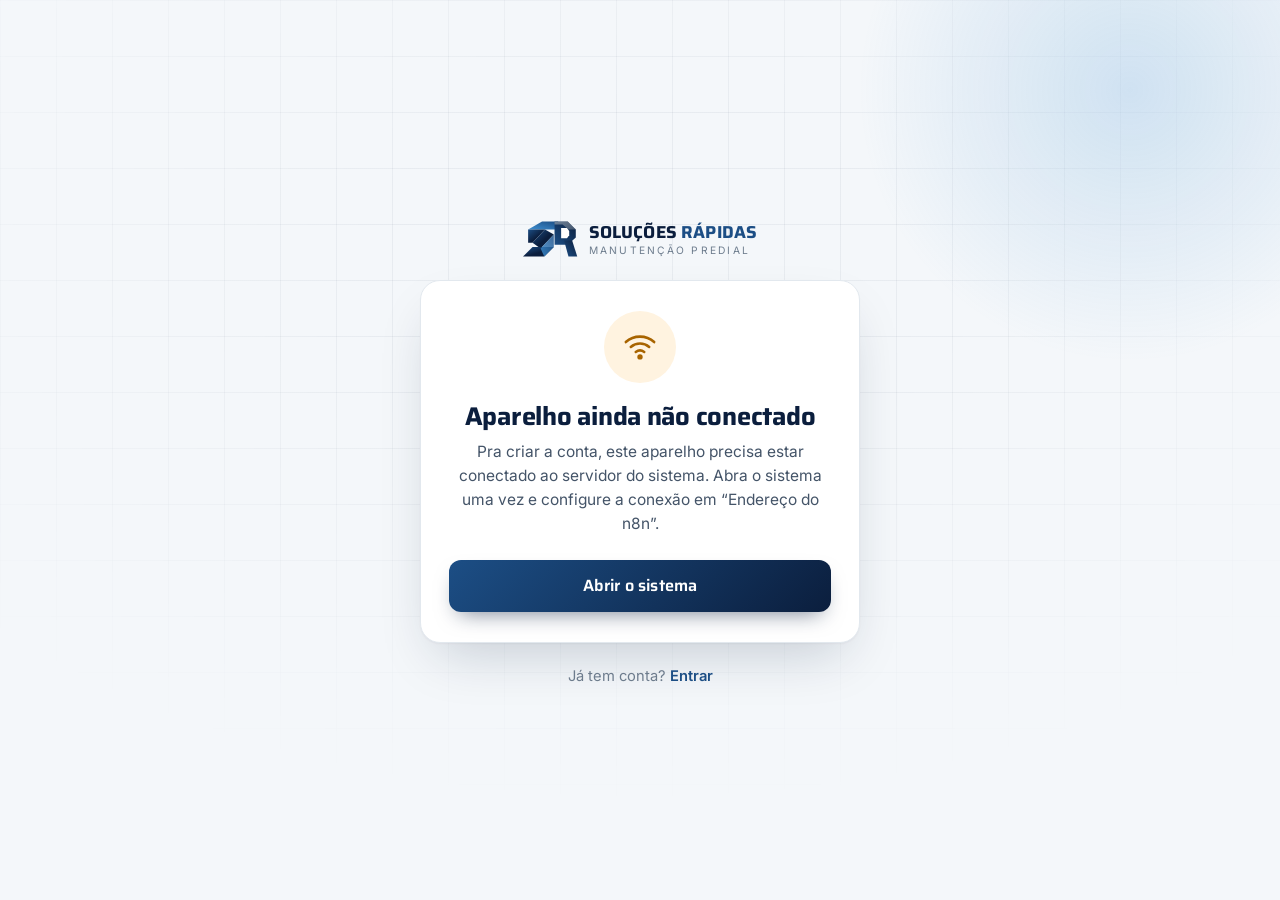
==== conta.html @ 0086846b "Criar conta por convite, com primeira conta virando Dono Tela conta.html (e-mail, codigo por e-mail," ====
<!DOCTYPE html>
<html lang="pt-BR">
<head>
  <meta charset="UTF-8" />
  <meta name="viewport" content="width=device-width, initial-scale=1" />
  <title>Criar conta — Soluções Rápidas</title>
  <meta name="robots" content="noindex, nofollow" />
  <meta name="theme-color" content="#f4f7fa" />
  <link rel="icon" href="icons/favicon.png" />
  <link rel="apple-touch-icon" href="icons/icon-192.png" />

  <link rel="preconnect" href="https://fonts.googleapis.com" />
  <link rel="preconnect" href="https://fonts.gstatic.com" crossorigin />
  <link href="https://fonts.googleapis.com/css2?family=Saira:wght@600;700&family=Inter:wght@400;500;600&display=swap" rel="stylesheet" />

  <link rel="stylesheet" href="conta.css" />
</head>
<body>
  <div class="fundo" aria-hidden="true">
    <div class="fundo-grade"></div>
    <div class="fundo-brilho"></div>
  </div>

  <main class="pagina">
    <a class="marca" href="./" aria-label="Soluções Rápidas — voltar ao site">
      <img class="marca-simbolo" src="imagens/logo.svg" alt="" width="150" height="104" />
      <span class="marca-texto">
        <span class="marca-nome">Soluções <em>Rápidas</em></span>
        <span class="marca-sub">Manutenção predial</span>
      </span>
    </a>

    <section class="cartao">
      <ol class="passos" id="passos" aria-label="Etapas da criação da conta">
        <li class="passo" data-passo="1">
          <span class="passo-bola"><span class="passo-num">1</span><svg class="passo-ok" viewBox="0 0 24 24" aria-hidden="true"><path d="M5 12.5l4.5 4.5L19 7.5" /></svg></span>
          <span class="passo-rotulo">E-mail</span>
        </li>
        <li class="passo" data-passo="2">
          <span class="passo-bola"><span class="passo-num">2</span><svg class="passo-ok" viewBox="0 0 24 24" aria-hidden="true"><path d="M5 12.5l4.5 4.5L19 7.5" /></svg></span>
          <span class="passo-rotulo">Código</span>
        </li>
        <li class="passo" data-passo="3">
          <span class="passo-bola"><span class="passo-num">3</span><svg class="passo-ok" viewBox="0 0 24 24" aria-hidden="true"><path d="M5 12.5l4.5 4.5L19 7.5" /></svg></span>
          <span class="passo-rotulo">Senha</span>
        </li>
      </ol>

      <!-- Etapa 1: e-mail -->
      <form class="etapa" id="etapa-email" novalidate hidden>
        <h1 class="etapa-titulo" tabindex="-1">Crie sua conta</h1>
        <p class="etapa-texto">Comece pelo seu e-mail. Vamos mandar um código pra confirmar que ele é seu.</p>
        <div class="campo">
          <label for="email">E-mail</label>
          <input id="email" type="email" inputmode="email" autocomplete="email" autocapitalize="off" spellcheck="false" placeholder="voce@exemplo.com.br" />
        </div>
        <p class="aviso" role="alert" hidden></p>
        <button class="botao botao-primario" type="submit">Continuar</button>
      </form>

      <!-- Etapa 2: código -->
      <form class="etapa" id="etapa-codigo" novalidate hidden>
        <h1 class="etapa-titulo" tabindex="-1">Confira seu e-mail</h1>
        <p class="etapa-texto">
          Enviamos um código de 6 números para <strong id="email-mostrado"></strong>.
          <button type="button" class="link" id="trocar-email">Trocar e-mail</button>
        </p>
        <div class="otp" id="otp">
          <input id="codigo" class="otp-campo" type="text" inputmode="numeric" autocomplete="one-time-code" maxlength="6" aria-label="Código de 6 números" />
          <div class="otp-caixas" aria-hidden="true">
            <span></span><span></span><span></span><span></span><span></span><span></span>
          </div>
        </div>
        <p class="aviso" role="alert" hidden></p>
        <button class="botao botao-primario" type="submit">Confirmar código</button>
        <p class="reenviar">
          <button type="button" class="link" id="reenviar" disabled>Reenviar código</button>
          <span class="reenviar-tempo" id="reenviar-tempo" aria-live="off"></span>
        </p>
        <p class="dica">Não chegou? Confira também a caixa de spam.</p>
      </form>

      <!-- Etapa 3: senha -->
      <form class="etapa" id="etapa-senha" novalidate hidden>
        <h1 class="etapa-titulo" tabindex="-1" id="titulo-senha">Quase lá!</h1>
        <p class="etapa-texto" id="texto-senha">Agora crie uma senha para entrar no sistema.</p>
        <div class="campo" id="campo-nome" hidden>
          <label for="nome">Seu nome</label>
          <input id="nome" type="text" autocomplete="name" maxlength="80" />
        </div>
        <div class="campo">
          <label for="senha">Senha</label>
          <div class="campo-senha">
            <input id="senha" type="password" autocomplete="new-password" />
            <button type="button" class="olho" data-alvo="senha" aria-label="Mostrar senha" aria-pressed="false">
              <svg class="olho-aberto" viewBox="0 0 24 24" aria-hidden="true"><path d="M2 12s3.6-7 10-7 10 7 10 7-3.6 7-10 7S2 12 2 12Z" /><circle cx="12" cy="12" r="3" /></svg>
              <svg class="olho-fechado" viewBox="0 0 24 24" aria-hidden="true"><path d="M3 3l18 18" /><path d="M10.6 5.1A10.7 10.7 0 0 1 12 5c6.4 0 10 7 10 7a17.6 17.6 0 0 1-3.2 4.1M6.6 6.6C3.7 8.4 2 12 2 12s3.6 7 10 7a9.7 9.7 0 0 0 5.4-1.6" /><path d="M9.9 9.9a3 3 0 0 0 4.2 4.2" /></svg>
            </button>
          </div>
        </div>
        <div class="campo">
          <label for="senha2">Repita a senha</label>
          <div class="campo-senha">
            <input id="senha2" type="password" autocomplete="new-password" />
            <button type="button" class="olho" data-alvo="senha2" aria-label="Mostrar senha" aria-pressed="false">
              <svg class="olho-aberto" viewBox="0 0 24 24" aria-hidden="true"><path d="M2 12s3.6-7 10-7 10 7 10 7-3.6 7-10 7S2 12 2 12Z" /><circle cx="12" cy="12" r="3" /></svg>
              <svg class="olho-fechado" viewBox="0 0 24 24" aria-hidden="true"><path d="M3 3l18 18" /><path d="M10.6 5.1A10.7 10.7 0 0 1 12 5c6.4 0 10 7 10 7a17.6 17.6 0 0 1-3.2 4.1M6.6 6.6C3.7 8.4 2 12 2 12s3.6 7 10 7a9.7 9.7 0 0 0 5.4-1.6" /><path d="M9.9 9.9a3 3 0 0 0 4.2 4.2" /></svg>
            </button>
          </div>
        </div>
        <ul class="requisitos" aria-label="Requisitos da senha">
          <li id="req-tamanho">Pelo menos 8 caracteres</li>
          <li id="req-iguais">As duas senhas iguais</li>
        </ul>
        <p class="aviso" role="alert" hidden></p>
        <button class="botao botao-primario" type="submit">Criar conta</button>
      </form>

      <!-- Final: deu certo -->
      <div class="etapa etapa-final" id="etapa-sucesso" hidden>
        <div class="selo selo-ok" aria-hidden="true">
          <svg viewBox="0 0 24 24"><path class="risco" d="M5 12.5l4.5 4.5L19 7.5" /></svg>
        </div>
        <h1 class="etapa-titulo" tabindex="-1" id="titulo-sucesso">Conta criada!</h1>
        <p class="etapa-texto" id="texto-sucesso"></p>
        <a class="botao botao-primario" href="sistema.html">Ir para o sistema</a>
      </div>

      <!-- Final: sem convite -->
      <div class="etapa etapa-final" id="etapa-sem-convite" hidden>
        <div class="selo selo-info" aria-hidden="true">
          <svg viewBox="0 0 24 24"><rect x="3" y="5" width="18" height="14" rx="2.5" /><path d="m3.5 7 8.5 6 8.5-6" /></svg>
        </div>
        <h1 class="etapa-titulo" tabindex="-1">Convite não encontrado</h1>
        <p class="etapa-texto">Não encontramos um convite para esse e-mail. Entre em contato para solicitar um convite.</p>
        <a class="botao botao-whats" href="https://wa.me/554792081047" target="_blank" rel="noopener">
          <svg viewBox="0 0 24 24" aria-hidden="true" focusable="false">
            <path fill="currentColor" d="M12.04 2c-5.5 0-9.96 4.46-9.96 9.96 0 1.76.46 3.48 1.34 5L2 22l5.2-1.36a9.9 9.9 0 0 0 4.84 1.24h.01c5.5 0 9.96-4.46 9.96-9.96 0-2.66-1.04-5.16-2.92-7.04A9.88 9.88 0 0 0 12.04 2m0 1.9c2.15 0 4.17.84 5.69 2.36a7.99 7.99 0 0 1 2.36 5.7c0 4.44-3.61 8.05-8.06 8.05a8.03 8.03 0 0 1-4.1-1.12l-.3-.18-3.05.8.81-2.97-.19-.31a7.96 7.96 0 0 1-1.22-4.27c0-4.44 3.62-8.06 8.06-8.06M8.5 7.3c-.17 0-.44.07-.67.31-.23.25-.88.86-.88 2.1 0 1.23.9 2.42 1.02 2.59.13.16 1.75 2.79 4.32 3.8 2.13.84 2.57.67 3.03.63.46-.04 1.49-.61 1.7-1.2.21-.59.21-1.09.15-1.2-.07-.1-.23-.16-.48-.29-.25-.12-1.49-.73-1.72-.82-.23-.08-.4-.12-.56.13-.17.24-.64.81-.79.98-.14.16-.29.19-.54.06-.25-.12-1.06-.39-2.02-1.25-.75-.66-1.25-1.48-1.4-1.73-.14-.25-.01-.38.11-.5.11-.11.25-.29.37-.44.12-.14.16-.25.25-.41.08-.17.04-.31-.02-.44-.06-.12-.55-1.37-.77-1.87-.2-.48-.41-.42-.56-.42z" />
          </svg>
          Falar no WhatsApp
        </a>
        <button type="button" class="link link-centro" data-voltar>Tentar outro e-mail</button>
      </div>

      <!-- Final: e-mail já tem conta -->
      <div class="etapa etapa-final" id="etapa-ja-ativa" hidden>
        <div class="selo selo-info" aria-hidden="true">
          <svg viewBox="0 0 24 24"><circle cx="10" cy="8" r="3.5" /><path d="M3.5 19.5c.8-3.3 3.4-5.5 6.5-5.5 1.4 0 2.7.4 3.8 1.2" /><path d="m15.5 18 2 2 4-4.5" /></svg>
        </div>
        <h1 class="etapa-titulo" tabindex="-1">Você já tem conta</h1>
        <p class="etapa-texto">Esse e-mail já tem uma conta ativa. É só entrar com ele.</p>
        <a class="botao botao-primario" href="sistema.html">Entrar</a>
        <button type="button" class="link link-centro" data-voltar>Usar outro e-mail</button>
      </div>

      <!-- Final: aparelho sem endereço do servidor -->
      <div class="etapa etapa-final" id="etapa-sem-servidor" hidden>
        <div class="selo selo-alerta" aria-hidden="true">
          <svg viewBox="0 0 24 24"><path d="M2 8.5a15 15 0 0 1 20 0" /><path d="M5.5 12a10 10 0 0 1 13 0" /><path d="M9 15.5a5 5 0 0 1 6 0" /><circle cx="12" cy="19" r="1" /></svg>
        </div>
        <h1 class="etapa-titulo" tabindex="-1">Aparelho ainda não conectado</h1>
        <p class="etapa-texto">Pra criar a conta, este aparelho precisa estar conectado ao servidor do sistema. Abra o sistema uma vez e configure a conexão em “Endereço do n8n”.</p>
        <a class="botao botao-primario" href="sistema.html">Abrir o sistema</a>
      </div>
    </section>

    <p class="rodape-cartao" id="rodape-cartao">Já tem conta? <a href="sistema.html">Entrar</a></p>
  </main>

  <script src="config.js"></script>
  <script src="conta.js"></script>
</body>
</html>
---- conta.css ----
/* ===================================================================
   Tela de criar conta (conta.html). Mesma linguagem visual da landing
   -- marinho/azul/aço sobre fundo claro, Saira nos títulos e a grade de
   planta baixa no fundo -- porque é o caminho natural de quem vem do
   site. O sistema interno (style.css) é escuro e fica separado.
   =================================================================== */

:root {
  --marinho: #0b1e3d;
  --azul: #1c4e85;
  --aco: #3e8fd1;

  --tinta: #0b1e3d;
  --tinta-media: #445468;
  --tinta-fraca: #6d7c8d;

  --branco: #ffffff;
  --gelo: #f4f7fa;
  --linha: #e2e8ee;
  --linha-forte: #cdd6df;

  --whats: #1fa855;
  --ok: #1a8f4c;
  --ok-fundo: #e9f6ee;
  --erro: #c93a3a;
  --erro-fundo: #fdf0f0;

  --foco: 0 0 0 4px rgba(62, 143, 209, 0.18);
  --raio: 12px;
  --curva: cubic-bezier(0.22, 0.61, 0.36, 1);
}

* { box-sizing: border-box; }
html, body { margin: 0; }
[hidden] { display: none !important; }

body {
  min-height: 100vh;
  min-height: 100dvh;
  background: var(--gelo);
  color: var(--tinta-media);
  font-family: "Inter", -apple-system, BlinkMacSystemFont, "Segoe UI", Roboto, Arial, sans-serif;
  font-size: 16px;
  line-height: 1.55;
  -webkit-font-smoothing: antialiased;
}

/* ---------- Fundo: grade de planta baixa + brilho ---------- */

.fundo { position: fixed; inset: 0; pointer-events: none; overflow: hidden; }
.fundo-grade {
  position: absolute;
  inset: 0;
  background-image:
    linear-gradient(rgba(11, 30, 61, 0.05) 1px, transparent 1px),
    linear-gradient(90deg, rgba(11, 30, 61, 0.05) 1px, transparent 1px);
  background-size: 56px 56px;
  mask-image: radial-gradient(ellipse 70% 60% at 50% 30%, #000 30%, transparent 100%);
  -webkit-mask-image: radial-gradient(ellipse 70% 60% at 50% 30%, #000 30%, transparent 100%);
}
.fundo-brilho {
  position: absolute;
  top: -220px;
  right: -160px;
  width: 620px;
  height: 620px;
  border-radius: 50%;
  background: radial-gradient(circle, rgba(62, 143, 209, 0.2), transparent 62%);
}

/* ---------- Página ---------- */

.pagina {
  position: relative;
  min-height: 100vh;
  min-height: 100dvh;
  display: flex;
  flex-direction: column;
  align-items: center;
  justify-content: center;
  gap: 22px;
  padding: 36px 16px 28px;
}

.marca {
  display: inline-flex;
  align-items: center;
  gap: 11px;
  color: inherit;
  text-decoration: none;
}
.marca-simbolo { height: 38px; width: auto; max-width: 150px; object-fit: contain; }
.marca-texto { display: flex; flex-direction: column; line-height: 1.05; }
.marca-nome {
  font-family: "Saira", "Inter", sans-serif;
  font-weight: 700;
  font-size: 1.08rem;
  color: var(--marinho);
  letter-spacing: 0.01em;
  text-transform: uppercase;
}
.marca-nome em { font-style: normal; color: var(--azul); }
.marca-sub {
  font-size: 0.64rem;
  letter-spacing: 0.22em;
  text-transform: uppercase;
  color: var(--tinta-fraca);
  margin-top: 3px;
}

.cartao {
  width: 100%;
  max-width: 440px;
  background: var(--branco);
  border: 1px solid var(--linha);
  border-radius: 20px;
  box-shadow:
    0 1px 2px rgba(11, 30, 61, 0.04),
    0 24px 56px -18px rgba(11, 30, 61, 0.22);
  padding: 28px 28px 30px;
}

.rodape-cartao { margin: 0; font-size: 0.92rem; color: var(--tinta-fraca); }
.rodape-cartao a { color: var(--azul); font-weight: 600; text-decoration: none; }
.rodape-cartao a:hover { text-decoration: underline; text-underline-offset: 3px; }

/* ---------- Etapas no alto do cartão ---------- */

.passos {
  list-style: none;
  margin: 0 0 26px;
  padding: 0;
  display: grid;
  grid-template-columns: repeat(3, 1fr);
}
.passo {
  position: relative;
  display: flex;
  flex-direction: column;
  align-items: center;
  gap: 6px;
  font-size: 0.76rem;
  font-weight: 600;
  letter-spacing: 0.02em;
  color: var(--tinta-fraca);
}
/* Fio ligando uma etapa à próxima; fica azul quando a etapa foi feita. */
.passo:not(:last-child)::after {
  content: "";
  position: absolute;
  top: 14px;
  left: calc(50% + 20px);
  right: calc(-50% + 20px);
  height: 2px;
  border-radius: 2px;
  background: var(--linha);
  transition: background 0.35s var(--curva);
}
.passo.feito:not(:last-child)::after { background: var(--aco); }

.passo-bola {
  width: 30px;
  height: 30px;
  border-radius: 50%;
  display: grid;
  place-items: center;
  border: 2px solid var(--linha-forte);
  background: var(--branco);
  color: var(--tinta-fraca);
  font-family: "Saira", "Inter", sans-serif;
  font-size: 0.82rem;
  transition: background 0.3s var(--curva), border-color 0.3s var(--curva), color 0.3s var(--curva), box-shadow 0.3s var(--curva);
}
.passo-ok {
  display: none;
  width: 15px;
  height: 15px;
  fill: none;
  stroke: currentColor;
  stroke-width: 3;
  stroke-linecap: round;
  stroke-linejoin: round;
}
.passo.atual { color: var(--tinta); }
.passo.atual .passo-bola {
  border-color: var(--azul);
  background: var(--azul);
  color: var(--branco);
  box-shadow: var(--foco);
}
.passo.feito .passo-bola { border-color: var(--aco); background: var(--aco); color: var(--branco); }
.passo.feito .passo-num { display: none; }
.passo.feito .passo-ok { display: block; }

/* ---------- Conteúdo de cada etapa ---------- */

.etapa { animation: entrar 0.32s var(--curva); }
@keyframes entrar {
  from { opacity: 0; transform: translateY(8px); }
}

.etapa-titulo {
  margin: 0 0 8px;
  font-family: "Saira", "Inter", sans-serif;
  font-weight: 700;
  font-size: 1.6rem;
  line-height: 1.18;
  letter-spacing: -0.01em;
  color: var(--tinta);
  outline: none;
}
.etapa-texto { margin: 0 0 22px; font-size: 0.97rem; }
.etapa-texto strong { color: var(--tinta); font-weight: 600; overflow-wrap: anywhere; }

/* ---------- Campos ---------- */

.campo { display: flex; flex-direction: column; gap: 7px; margin-bottom: 16px; }
.campo label { font-size: 0.86rem; font-weight: 600; color: var(--tinta); }
.campo input {
  width: 100%;
  height: 50px;
  padding: 0 14px;
  border: 1.5px solid var(--linha-forte);
  border-radius: var(--raio);
  background: var(--branco);
  color: var(--tinta);
  font: inherit;
  font-size: 1rem;
  transition: border-color 0.15s, box-shadow 0.15s;
}
.campo input::placeholder { color: #9aa7b4; }
.campo input:focus { outline: none; border-color: var(--aco); box-shadow: var(--foco); }
.campo input[aria-invalid="true"] { border-color: var(--erro); }
.campo input[aria-invalid="true"]:focus { box-shadow: 0 0 0 4px rgba(201, 58, 58, 0.14); }

.campo-senha { position: relative; }
.campo-senha input { padding-right: 52px; }
.olho {
  position: absolute;
  top: 50%;
  right: 5px;
  transform: translateY(-50%);
  width: 42px;
  height: 42px;
  display: grid;
  place-items: center;
  border: 0;
  border-radius: 9px;
  background: transparent;
  color: var(--tinta-fraca);
  cursor: pointer;
  transition: color 0.15s, background 0.15s;
}
.olho svg {
  width: 20px;
  height: 20px;
  fill: none;
  stroke: currentColor;
  stroke-width: 1.8;
  stroke-linecap: round;
  stroke-linejoin: round;
}
.olho-fechado { display: none; }
.olho[aria-pressed="true"] .olho-aberto { display: none; }
.olho[aria-pressed="true"] .olho-fechado { display: block; }

/* ---------- Código em 6 caixas ----------
   Um campo de verdade, invisível, por cima das caixas: assim colar o
   código inteiro, apagar e o preenchimento automático do celular
   funcionam do jeito nativo, e as caixas só desenham o que está nele. */

.otp { position: relative; margin: 2px 0 18px; }
.otp-caixas { display: grid; grid-template-columns: repeat(6, 1fr); gap: 8px; }
.otp-caixas span {
  height: 58px;
  display: grid;
  place-items: center;
  border: 1.5px solid var(--linha-forte);
  border-radius: 12px;
  background: var(--branco);
  font-family: "Saira", "Inter", sans-serif;
  font-size: 1.65rem;
  font-weight: 600;
  color: var(--tinta);
  transition: border-color 0.15s, box-shadow 0.15s, background 0.2s;
}
.otp-caixas span.cheia { border-color: #93a8bd; }
.otp.foco .otp-caixas span.ativa { border-color: var(--aco); box-shadow: var(--foco); }
.otp.foco .otp-caixas span.ativa:empty::after {
  content: "";
  width: 2px;
  height: 26px;
  border-radius: 1px;
  background: var(--azul);
  animation: piscar 1s steps(1) infinite;
}
@keyframes piscar { 50% { opacity: 0; } }

.otp.erro .otp-caixas { animation: tremer 0.4s var(--curva); }
.otp.erro .otp-caixas span { border-color: var(--erro); }
@keyframes tremer {
  20% { transform: translateX(-6px); }
  40% { transform: translateX(5px); }
  60% { transform: translateX(-3px); }
  80% { transform: translateX(2px); }
}
.otp.ok .otp-caixas span { border-color: var(--ok); background: var(--ok-fundo); color: var(--ok); }

.otp-campo {
  position: absolute;
  inset: 0;
  z-index: 1;
  width: 100%;
  height: 100%;
  padding: 0;
  border: 0;
  outline: none;
  background: transparent;
  color: transparent;
  caret-color: transparent;
  font-size: 16px; /* abaixo disso o iPhone dá zoom ao tocar */
  cursor: text;
}
.otp-campo::selection { background: transparent; }

.reenviar {
  display: flex;
  justify-content: center;
  align-items: baseline;
  gap: 5px;
  margin: 18px 0 0;
  font-size: 0.92rem;
}
.reenviar-tempo { color: var(--tinta-fraca); font-variant-numeric: tabular-nums; }
.dica { margin: 6px 0 0; text-align: center; font-size: 0.82rem; color: var(--tinta-fraca); }

/* ---------- Requisitos da senha ---------- */

.requisitos {
  list-style: none;
  margin: -2px 0 20px;
  padding: 0;
  display: grid;
  gap: 8px;
  font-size: 0.88rem;
  color: var(--tinta-fraca);
}
.requisitos li { display: flex; align-items: center; gap: 9px; transition: color 0.2s; }
.requisitos li::before {
  content: "";
  flex: none;
  width: 18px;
  height: 18px;
  border-radius: 50%;
  border: 1.5px solid var(--linha-forte);
  background: var(--branco) center / 11px no-repeat;
  transition: background-color 0.2s, border-color 0.2s;
}
.requisitos li.ok { color: var(--ok); }
.requisitos li.ok::before {
  border-color: var(--ok);
  background-color: var(--ok);
  background-image: url("data:image/svg+xml,%3Csvg xmlns='http://www.w3.org/2000/svg' viewBox='0 0 24 24' fill='none' stroke='white' stroke-width='3.4' stroke-linecap='round' stroke-linejoin='round'%3E%3Cpath d='M5 12.5l4.5 4.5L19 7.5'/%3E%3C/svg%3E");
}

/* ---------- Avisos ---------- */

.aviso {
  display: flex;
  gap: 9px;
  align-items: flex-start;
  margin: 0 0 16px;
  padding: 11px 13px;
  border: 1px solid #f3d3d3;
  border-radius: 10px;
  background: var(--erro-fundo);
  color: #8f2424;
  font-size: 0.9rem;
  line-height: 1.45;
}
.aviso::before {
  content: "";
  flex: none;
  width: 18px;
  height: 18px;
  margin-top: 1px;
  background: url("data:image/svg+xml,%3Csvg xmlns='http://www.w3.org/2000/svg' viewBox='0 0 24 24' fill='none' stroke='%23c93a3a' stroke-width='2' stroke-linecap='round'%3E%3Ccircle cx='12' cy='12' r='9.5'/%3E%3Cpath d='M12 7.5v5.5M12 16.5h.01'/%3E%3C/svg%3E") center / contain no-repeat;
}
.aviso.aviso-ok { border-color: #cbe9d6; background: var(--ok-fundo); color: #16603a; }
.aviso.aviso-ok::before {
  background-image: url("data:image/svg+xml,%3Csvg xmlns='http://www.w3.org/2000/svg' viewBox='0 0 24 24' fill='none' stroke='%231a8f4c' stroke-width='2' stroke-linecap='round' stroke-linejoin='round'%3E%3Ccircle cx='12' cy='12' r='9.5'/%3E%3Cpath d='M8 12.5l2.8 2.8L16.5 9.5'/%3E%3C/svg%3E");
}

/* ---------- Botões e links ---------- */

.botao {
  position: relative;
  width: 100%;
  height: 52px;
  display: inline-flex;
  align-items: center;
  justify-content: center;
  gap: 10px;
  border: 0;
  border-radius: var(--raio);
  font-family: "Saira", "Inter", sans-serif;
  font-weight: 600;
  font-size: 1.02rem;
  letter-spacing: 0.01em;
  text-decoration: none;
  cursor: pointer;
  transition: transform 0.2s var(--curva), box-shadow 0.2s var(--curva), opacity 0.2s;
}
.botao-primario {
  background: linear-gradient(135deg, var(--azul), var(--marinho));
  color: var(--branco);
  box-shadow: 0 10px 22px -10px rgba(11, 30, 61, 0.6);
}
.botao-whats {
  background: var(--whats);
  color: var(--branco);
  box-shadow: 0 10px 24px -10px rgba(31, 168, 85, 0.7);
}
.botao-whats svg { width: 21px; height: 21px; }
@media (hover: hover) and (pointer: fine) {
  .botao:not(:disabled):hover { transform: translateY(-1px); }
  .botao-primario:not(:disabled):hover { box-shadow: 0 14px 28px -10px rgba(11, 30, 61, 0.65); }
}
.botao:active:not(:disabled) { transform: translateY(0); }
.botao:disabled { cursor: not-allowed; opacity: 0.55; }

/* Carregando: some o texto e entra uma rodinha no lugar, sem mudar o
   tamanho do botão. */
.botao.carregando { color: transparent; pointer-events: none; opacity: 1; }
.botao.carregando::after {
  content: "";
  position: absolute;
  width: 20px;
  height: 20px;
  border: 2.5px solid rgba(255, 255, 255, 0.35);
  border-top-color: var(--branco);
  border-radius: 50%;
  animation: girar 0.7s linear infinite;
}
@keyframes girar { to { transform: rotate(360deg); } }

.link {
  padding: 0;
  border: 0;
  background: none;
  font: inherit;
  font-weight: 600;
  color: var(--azul);
  cursor: pointer;
  text-decoration: underline;
  text-decoration-color: rgba(28, 78, 133, 0.35);
  text-underline-offset: 3px;
}
.link:hover { text-decoration-color: currentColor; }
.link:disabled { color: var(--tinta-fraca); text-decoration: none; cursor: default; }
.link-centro { display: block; margin: 16px auto 0; }

.botao:focus-visible,
.link:focus-visible,
.olho:focus-visible,
.marca:focus-visible,
.rodape-cartao a:focus-visible {
  outline: 3px solid rgba(62, 143, 209, 0.55);
  outline-offset: 2px;
}

/* ---------- Telas finais (deu certo, sem convite...) ---------- */

.etapa-final { text-align: center; }
.etapa-final .etapa-texto { margin-bottom: 24px; }
.selo {
  width: 72px;
  height: 72px;
  margin: 2px auto 18px;
  border-radius: 50%;
  display: grid;
  place-items: center;
}
.selo svg {
  width: 34px;
  height: 34px;
  fill: none;
  stroke: currentColor;
  stroke-width: 1.8;
  stroke-linecap: round;
  stroke-linejoin: round;
}
.selo-info { background: #e8f0f9; color: var(--azul); }
.selo-alerta { background: #fff3e0; color: #a86400; }
.selo-ok {
  background: var(--ok-fundo);
  color: var(--ok);
  animation: surgir 0.45s var(--curva);
}
.selo-ok svg { stroke-width: 2.6; }
.selo-ok .risco {
  stroke-dasharray: 22;
  stroke-dashoffset: 22;
  animation: riscar 0.45s 0.2s var(--curva) forwards;
}
@keyframes surgir { from { opacity: 0; transform: scale(0.6); } }
@keyframes riscar { to { stroke-dashoffset: 0; } }

/* ---------- Celular ---------- */

@media (max-width: 420px) {
  .pagina { justify-content: flex-start; padding-top: 26px; }
  .cartao { padding: 22px 18px 24px; border-radius: 16px; }
  .etapa-titulo { font-size: 1.42rem; }
  .otp-caixas { gap: 6px; }
  .otp-caixas span { height: 52px; font-size: 1.45rem; border-radius: 10px; }
}

@media (prefers-reduced-motion: reduce) {
  *, *::before, *::after { animation: none !important; transition: none !important; }
  .selo-ok .risco { stroke-dashoffset: 0; }
}
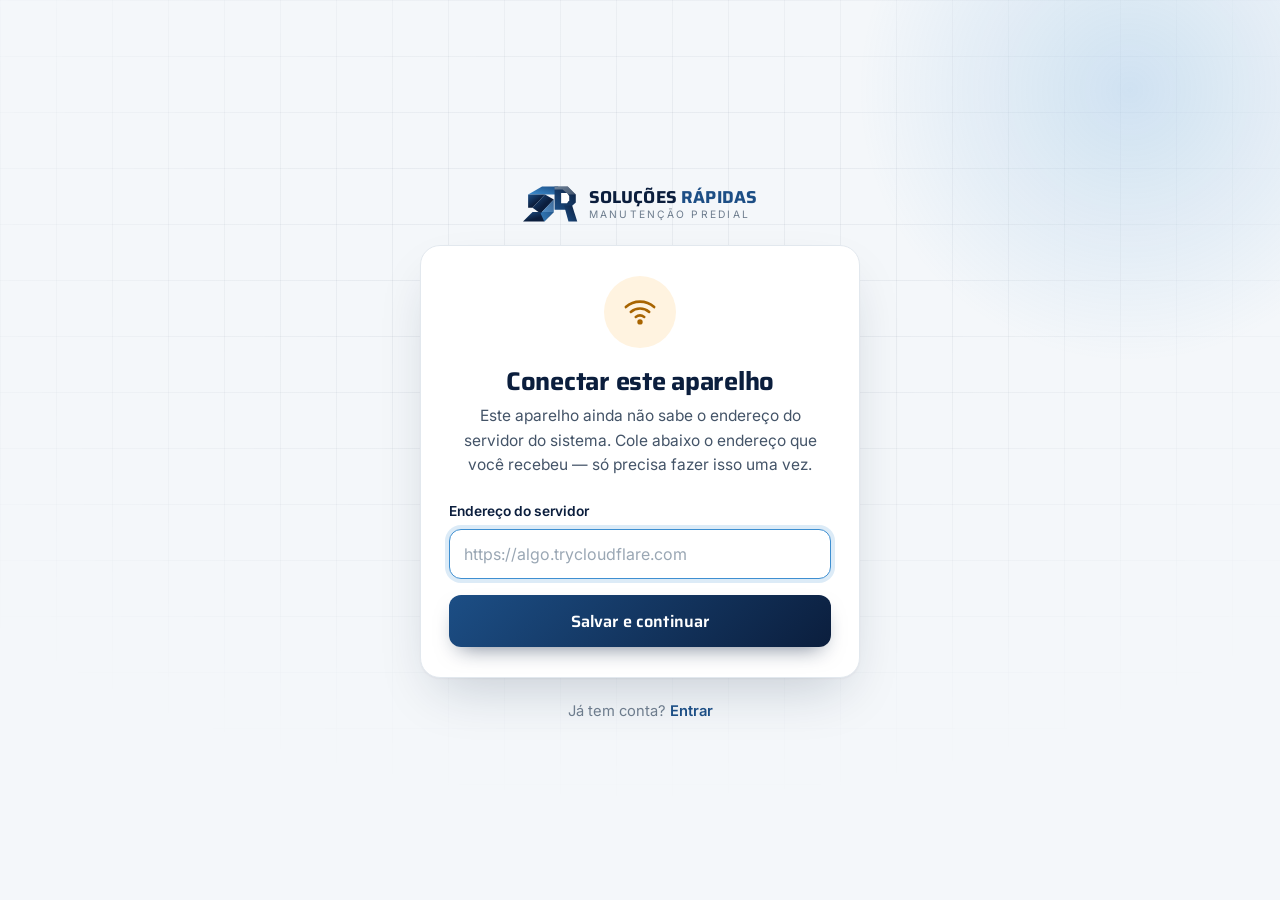
==== commit 33441c22: "Entrar pede e-mail e senha; senha antiga fica em sistema.html#senha - sistema.html sem sessão vai pr" ====
--- a/conta.html
+++ b/conta.html
@@ -3,7 +3,7 @@
 <head>
   <meta charset="UTF-8" />
   <meta name="viewport" content="width=device-width, initial-scale=1" />
-  <title>Criar conta — Soluções Rápidas</title>
+  <title>Entrar — Soluções Rápidas</title>
   <meta name="robots" content="noindex, nofollow" />
   <meta name="theme-color" content="#f4f7fa" />
   <link rel="icon" href="icons/favicon.png" />
@@ -31,7 +31,32 @@
     </a>
 
     <section class="cartao">
-      <ol class="passos" id="passos" aria-label="Etapas da criação da conta">
+      <!-- Entrar -->
+      <form class="etapa" id="etapa-entrar" novalidate hidden>
+        <h1 class="etapa-titulo" tabindex="-1">Entrar</h1>
+        <p class="etapa-texto">Use o e-mail e a senha da sua conta.</p>
+        <div class="campo">
+          <label for="entrar-email">E-mail</label>
+          <input id="entrar-email" type="email" inputmode="email" autocomplete="username" autocapitalize="off" spellcheck="false" placeholder="voce@exemplo.com.br" />
+        </div>
+        <div class="campo">
+          <div class="campo-rotulos">
+            <label for="entrar-senha">Senha</label>
+            <a class="link link-pequeno" href="#esqueci" id="link-esqueci">Esqueci minha senha</a>
+          </div>
+          <div class="campo-senha">
+            <input id="entrar-senha" type="password" autocomplete="current-password" />
+            <button type="button" class="olho" data-alvo="entrar-senha" aria-label="Mostrar senha" aria-pressed="false">
+              <svg class="olho-aberto" viewBox="0 0 24 24" aria-hidden="true"><path d="M2 12s3.6-7 10-7 10 7 10 7-3.6 7-10 7S2 12 2 12Z" /><circle cx="12" cy="12" r="3" /></svg>
+              <svg class="olho-fechado" viewBox="0 0 24 24" aria-hidden="true"><path d="M3 3l18 18" /><path d="M10.6 5.1A10.7 10.7 0 0 1 12 5c6.4 0 10 7 10 7a17.6 17.6 0 0 1-3.2 4.1M6.6 6.6C3.7 8.4 2 12 2 12s3.6 7 10 7a9.7 9.7 0 0 0 5.4-1.6" /><path d="M9.9 9.9a3 3 0 0 0 4.2 4.2" /></svg>
+            </button>
+          </div>
+        </div>
+        <p class="aviso" role="alert" hidden></p>
+        <button class="botao botao-primario" type="submit">Entrar</button>
+      </form>
+
+      <ol class="passos" id="passos" aria-label="Etapas">
         <li class="passo" data-passo="1">
           <span class="passo-bola"><span class="passo-num">1</span><svg class="passo-ok" viewBox="0 0 24 24" aria-hidden="true"><path d="M5 12.5l4.5 4.5L19 7.5" /></svg></span>
           <span class="passo-rotulo">E-mail</span>
@@ -48,8 +73,8 @@
 
       <!-- Etapa 1: e-mail -->
       <form class="etapa" id="etapa-email" novalidate hidden>
-        <h1 class="etapa-titulo" tabindex="-1">Crie sua conta</h1>
-        <p class="etapa-texto">Comece pelo seu e-mail. Vamos mandar um código pra confirmar que ele é seu.</p>
+        <h1 class="etapa-titulo" tabindex="-1" id="titulo-email">Crie sua conta</h1>
+        <p class="etapa-texto" id="texto-email">Comece pelo seu e-mail. Vamos mandar um código pra confirmar que ele é seu.</p>
         <div class="campo">
           <label for="email">E-mail</label>
           <input id="email" type="email" inputmode="email" autocomplete="email" autocapitalize="off" spellcheck="false" placeholder="voce@exemplo.com.br" />
@@ -62,7 +87,7 @@
       <form class="etapa" id="etapa-codigo" novalidate hidden>
         <h1 class="etapa-titulo" tabindex="-1">Confira seu e-mail</h1>
         <p class="etapa-texto">
-          Enviamos um código de 6 números para <strong id="email-mostrado"></strong>.
+          <span id="texto-codigo">Enviamos um código de 6 números para</span> <strong id="email-mostrado"></strong>.
           <button type="button" class="link" id="trocar-email">Trocar e-mail</button>
         </p>
         <div class="otp" id="otp">
@@ -113,7 +138,7 @@
           <li id="req-iguais">As duas senhas iguais</li>
         </ul>
         <p class="aviso" role="alert" hidden></p>
-        <button class="botao botao-primario" type="submit">Criar conta</button>
+        <button class="botao botao-primario" type="submit" id="botao-senha">Criar conta</button>
       </form>
 
       <!-- Final: deu certo -->
@@ -123,7 +148,7 @@
         </div>
         <h1 class="etapa-titulo" tabindex="-1" id="titulo-sucesso">Conta criada!</h1>
         <p class="etapa-texto" id="texto-sucesso"></p>
-        <a class="botao botao-primario" href="sistema.html">Ir para o sistema</a>
+        <a class="botao botao-primario" href="sistema.html" id="botao-sucesso">Ir para o sistema</a>
       </div>
 
       <!-- Final: sem convite -->
@@ -149,22 +174,29 @@
         </div>
         <h1 class="etapa-titulo" tabindex="-1">Você já tem conta</h1>
         <p class="etapa-texto">Esse e-mail já tem uma conta ativa. É só entrar com ele.</p>
-        <a class="botao botao-primario" href="sistema.html">Entrar</a>
+        <a class="botao botao-primario" href="#entrar">Entrar</a>
         <button type="button" class="link link-centro" data-voltar>Usar outro e-mail</button>
       </div>
 
       <!-- Final: aparelho sem endereço do servidor -->
-      <div class="etapa etapa-final" id="etapa-sem-servidor" hidden>
+      <form class="etapa etapa-final" id="etapa-sem-servidor" novalidate hidden>
         <div class="selo selo-alerta" aria-hidden="true">
           <svg viewBox="0 0 24 24"><path d="M2 8.5a15 15 0 0 1 20 0" /><path d="M5.5 12a10 10 0 0 1 13 0" /><path d="M9 15.5a5 5 0 0 1 6 0" /><circle cx="12" cy="19" r="1" /></svg>
         </div>
-        <h1 class="etapa-titulo" tabindex="-1">Aparelho ainda não conectado</h1>
-        <p class="etapa-texto">Pra criar a conta, este aparelho precisa estar conectado ao servidor do sistema. Abra o sistema uma vez e configure a conexão em “Endereço do n8n”.</p>
-        <a class="botao botao-primario" href="sistema.html">Abrir o sistema</a>
-      </div>
+        <h1 class="etapa-titulo" tabindex="-1">Conectar este aparelho</h1>
+        <p class="etapa-texto">Este aparelho ainda não sabe o endereço do servidor do sistema. Cole abaixo o endereço que você recebeu — só precisa fazer isso uma vez.</p>
+        <div class="campo campo-esquerda">
+          <label for="endereco-servidor">Endereço do servidor</label>
+          <input id="endereco-servidor" type="url" inputmode="url" autocomplete="off" autocapitalize="off" spellcheck="false" placeholder="https://algo.trycloudflare.com" />
+        </div>
+        <p class="aviso" role="alert" hidden></p>
+        <button class="botao botao-primario" type="submit">Salvar e continuar</button>
+      </form>
     </section>
 
-    <p class="rodape-cartao" id="rodape-cartao">Já tem conta? <a href="sistema.html">Entrar</a></p>
+    <p class="rodape-cartao" id="rodape-cartao"><span id="rodape-texto">Já tem conta?</span> <a id="rodape-link" href="#entrar">Entrar</a></p>
+    <!-- Caminho antigo, só até o dono autorizar tirar a senha de acesso única. -->
+    <p class="rodape-antigo" id="rodape-antigo" hidden><a href="sistema.html#senha">Entrar com a senha de acesso antiga</a></p>
   </main>
 
   <script src="config.js"></script>
--- a/conta.css
+++ b/conta.css
@@ -123,6 +123,12 @@
 .rodape-cartao { margin: 0; font-size: 0.92rem; color: var(--tinta-fraca); }
 .rodape-cartao a { color: var(--azul); font-weight: 600; text-decoration: none; }
 .rodape-cartao a:hover { text-decoration: underline; text-underline-offset: 3px; }
+
+/* Caminho antigo (senha de acesso única): discreto de propósito, some
+   quando o dono autorizar. */
+.rodape-antigo { margin: -12px 0 0; font-size: 0.8rem; }
+.rodape-antigo a { color: var(--tinta-fraca); text-underline-offset: 3px; }
+.rodape-antigo a:hover { color: var(--azul); }
 
 /* ---------- Etapas no alto do cartão ---------- */
 
@@ -216,6 +222,8 @@
 
 .campo { display: flex; flex-direction: column; gap: 7px; margin-bottom: 16px; }
 .campo label { font-size: 0.86rem; font-weight: 600; color: var(--tinta); }
+.campo-esquerda { text-align: left; }
+.campo-rotulos { display: flex; justify-content: space-between; align-items: baseline; gap: 12px; }
 .campo input {
   width: 100%;
   height: 50px;
@@ -458,13 +466,15 @@
 }
 .link:hover { text-decoration-color: currentColor; }
 .link:disabled { color: var(--tinta-fraca); text-decoration: none; cursor: default; }
+.link-pequeno { font-size: 0.84rem; }
 .link-centro { display: block; margin: 16px auto 0; }
 
 .botao:focus-visible,
 .link:focus-visible,
 .olho:focus-visible,
 .marca:focus-visible,
-.rodape-cartao a:focus-visible {
+.rodape-cartao a:focus-visible,
+.rodape-antigo a:focus-visible {
   outline: 3px solid rgba(62, 143, 209, 0.55);
   outline-offset: 2px;
 }
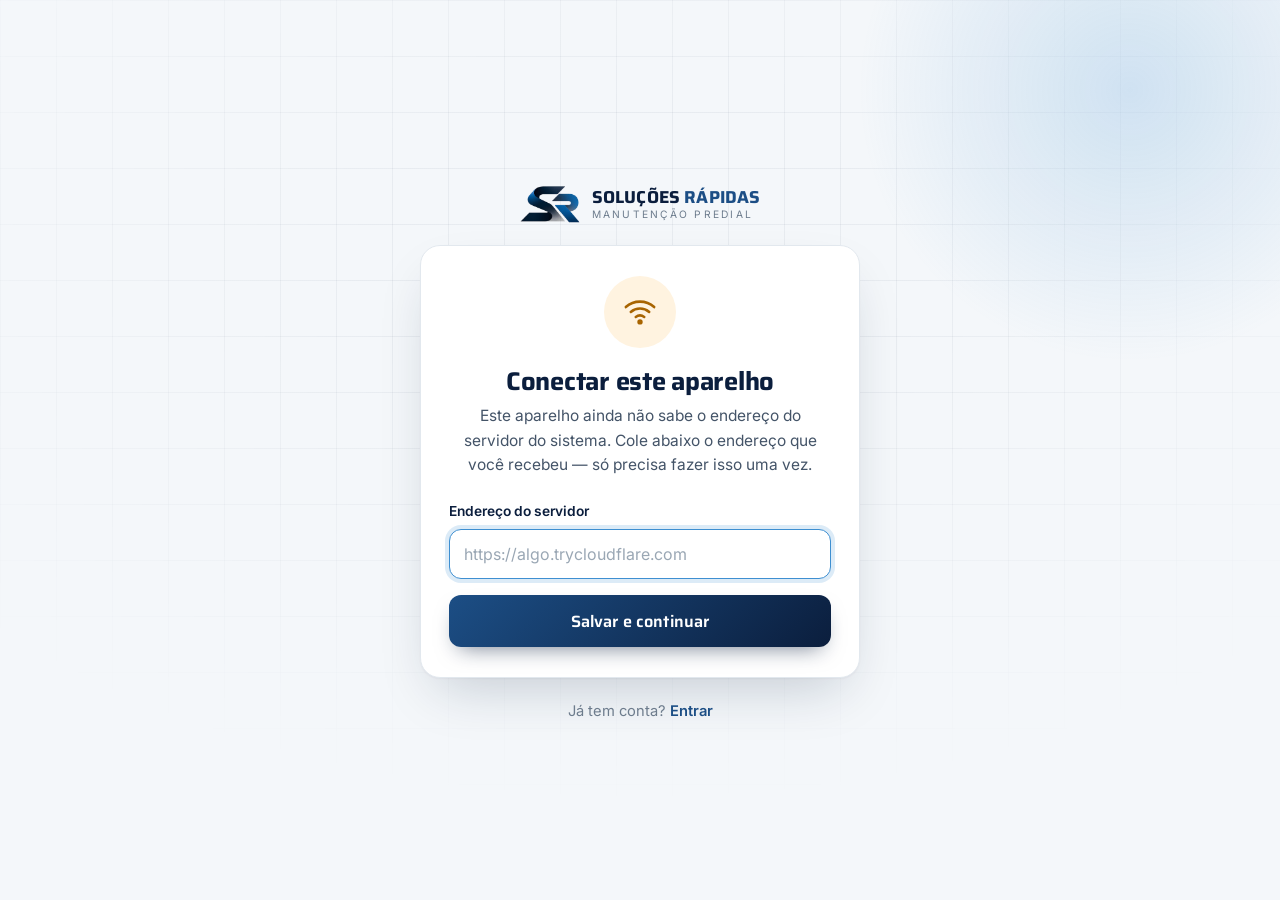
==== commit 88f0751b: "Logo SR novo: imagem oficial com fundo transparente no lugar do desenho substituto Troca imagens/log" ====
--- a/conta.html
+++ b/conta.html
@@ -23,7 +23,7 @@
 
   <main class="pagina">
     <a class="marca" href="./" aria-label="Soluções Rápidas — voltar ao site">
-      <img class="marca-simbolo" src="imagens/logo.svg" alt="" width="150" height="104" />
+      <img class="marca-simbolo" src="imagens/logo.png" alt="" width="397" height="247" />
       <span class="marca-texto">
         <span class="marca-nome">Soluções <em>Rápidas</em></span>
         <span class="marca-sub">Manutenção predial</span>
@@ -197,6 +197,24 @@
     <p class="rodape-cartao" id="rodape-cartao"><span id="rodape-texto">Já tem conta?</span> <a id="rodape-link" href="#entrar">Entrar</a></p>
     <!-- Caminho antigo, só até o dono autorizar tirar a senha de acesso única. -->
     <p class="rodape-antigo" id="rodape-antigo" hidden><a href="sistema.html#senha">Entrar com a senha de acesso antiga</a></p>
+
+    <!-- Endereço do servidor: PROVISÓRIO. O túnel ganha endereço novo a cada
+         reinício; quando o endereço for fixo, isto sai. Grava no mesmo lugar
+         que o sistema lê, então vale pros dois. -->
+    <div class="servidor" id="servidor">
+      <button type="button" class="servidor-abrir" id="servidor-abrir" aria-expanded="false" aria-controls="servidor-form">
+        <svg viewBox="0 0 24 24" aria-hidden="true"><circle cx="12" cy="12" r="3" /><path d="M19.4 15a1.65 1.65 0 0 0 .33 1.82l.06.06a2 2 0 1 1-2.83 2.83l-.06-.06a1.65 1.65 0 0 0-1.82-.33 1.65 1.65 0 0 0-1 1.51V21a2 2 0 0 1-4 0v-.09A1.65 1.65 0 0 0 9 19.4a1.65 1.65 0 0 0-1.82.33l-.06.06a2 2 0 1 1-2.83-2.83l.06-.06A1.65 1.65 0 0 0 4.68 15a1.65 1.65 0 0 0-1.51-1H3a2 2 0 0 1 0-4h.09A1.65 1.65 0 0 0 4.6 9a1.65 1.65 0 0 0-.33-1.82l-.06-.06a2 2 0 1 1 2.83-2.83l.06.06A1.65 1.65 0 0 0 9 4.68a1.65 1.65 0 0 0 1-1.51V3a2 2 0 0 1 4 0v.09a1.65 1.65 0 0 0 1 1.51 1.65 1.65 0 0 0 1.82-.33l.06-.06a2 2 0 1 1 2.83 2.83l-.06.06A1.65 1.65 0 0 0 19.4 9a1.65 1.65 0 0 0 1.51 1H21a2 2 0 0 1 0 4h-.09a1.65 1.65 0 0 0-1.51 1Z" /></svg>
+        Endereço do servidor
+      </button>
+      <form class="servidor-form" id="servidor-form" novalidate hidden>
+        <label for="servidor-campo">Endereço do servidor (túnel)</label>
+        <div class="servidor-linha">
+          <input id="servidor-campo" type="url" inputmode="url" autocomplete="off" autocapitalize="off" spellcheck="false" placeholder="https://algo.trycloudflare.com" />
+          <button type="submit" class="servidor-salvar">Salvar</button>
+        </div>
+        <p class="servidor-dica" id="servidor-dica" aria-live="polite">Fica salvo só neste aparelho.</p>
+      </form>
+    </div>
   </main>
 
   <script src="config.js"></script>
--- a/conta.css
+++ b/conta.css
@@ -129,6 +129,99 @@
 .rodape-antigo { margin: -12px 0 0; font-size: 0.8rem; }
 .rodape-antigo a { color: var(--tinta-fraca); text-underline-offset: 3px; }
 .rodape-antigo a:hover { color: var(--azul); }
+
+/* ---------- Endereço do servidor (provisório) ----------
+   Discreto no pé da página: só se mexe nele quando o túnel troca de
+   endereço. Sai quando o endereço do servidor for fixo. */
+
+.servidor {
+  width: 100%;
+  max-width: 440px;
+  display: flex;
+  flex-direction: column;
+  align-items: center;
+  gap: 10px;
+  margin-top: -8px;
+}
+.servidor-abrir {
+  display: inline-flex;
+  align-items: center;
+  gap: 6px;
+  padding: 4px 8px;
+  border: 0;
+  border-radius: 8px;
+  background: none;
+  font: inherit;
+  font-size: 0.8rem;
+  color: var(--tinta-fraca);
+  cursor: pointer;
+  transition: color 0.15s;
+}
+.servidor-abrir svg {
+  width: 15px;
+  height: 15px;
+  fill: none;
+  stroke: currentColor;
+  stroke-width: 1.8;
+  stroke-linecap: round;
+  stroke-linejoin: round;
+  transition: transform 0.35s var(--curva);
+}
+.servidor-abrir:hover,
+.servidor-abrir[aria-expanded="true"] { color: var(--azul); }
+.servidor-abrir[aria-expanded="true"] svg { transform: rotate(60deg); }
+
+.servidor-form {
+  width: 100%;
+  padding: 14px 16px 12px;
+  border: 1px solid var(--linha);
+  border-radius: 14px;
+  background: var(--branco);
+  box-shadow: 0 12px 30px -18px rgba(11, 30, 61, 0.3);
+  animation: entrar 0.25s var(--curva);
+}
+.servidor-form label {
+  display: block;
+  margin-bottom: 7px;
+  font-size: 0.82rem;
+  font-weight: 600;
+  color: var(--tinta);
+}
+.servidor-linha { display: flex; gap: 8px; }
+.servidor-linha input {
+  flex: 1;
+  min-width: 0;
+  height: 44px;
+  padding: 0 12px;
+  border: 1.5px solid var(--linha-forte);
+  border-radius: 10px;
+  background: var(--branco);
+  color: var(--tinta);
+  font: inherit;
+  font-size: 1rem; /* abaixo de 16px o iPhone dá zoom ao tocar */
+  transition: border-color 0.15s, box-shadow 0.15s;
+}
+.servidor-linha input::placeholder { color: #9aa7b4; }
+.servidor-linha input:focus { outline: none; border-color: var(--aco); box-shadow: var(--foco); }
+.servidor-linha input[aria-invalid="true"] { border-color: var(--erro); }
+.servidor-salvar {
+  flex: none;
+  height: 44px;
+  padding: 0 16px;
+  border: 0;
+  border-radius: 10px;
+  background: var(--azul);
+  color: var(--branco);
+  font-family: "Saira", "Inter", sans-serif;
+  font-weight: 600;
+  font-size: 0.95rem;
+  cursor: pointer;
+  transition: background 0.15s;
+}
+.servidor-salvar:hover { background: var(--marinho); }
+.servidor-dica { margin: 8px 0 0; font-size: 0.8rem; color: var(--tinta-fraca); }
+.servidor-dica.ok { color: var(--ok); font-weight: 600; }
+.servidor-dica.erro { color: var(--erro); }
 
 /* ---------- Etapas no alto do cartão ---------- */
 
@@ -474,7 +567,9 @@
 .olho:focus-visible,
 .marca:focus-visible,
 .rodape-cartao a:focus-visible,
-.rodape-antigo a:focus-visible {
+.rodape-antigo a:focus-visible,
+.servidor-abrir:focus-visible,
+.servidor-salvar:focus-visible {
   outline: 3px solid rgba(62, 143, 209, 0.55);
   outline-offset: 2px;
 }
